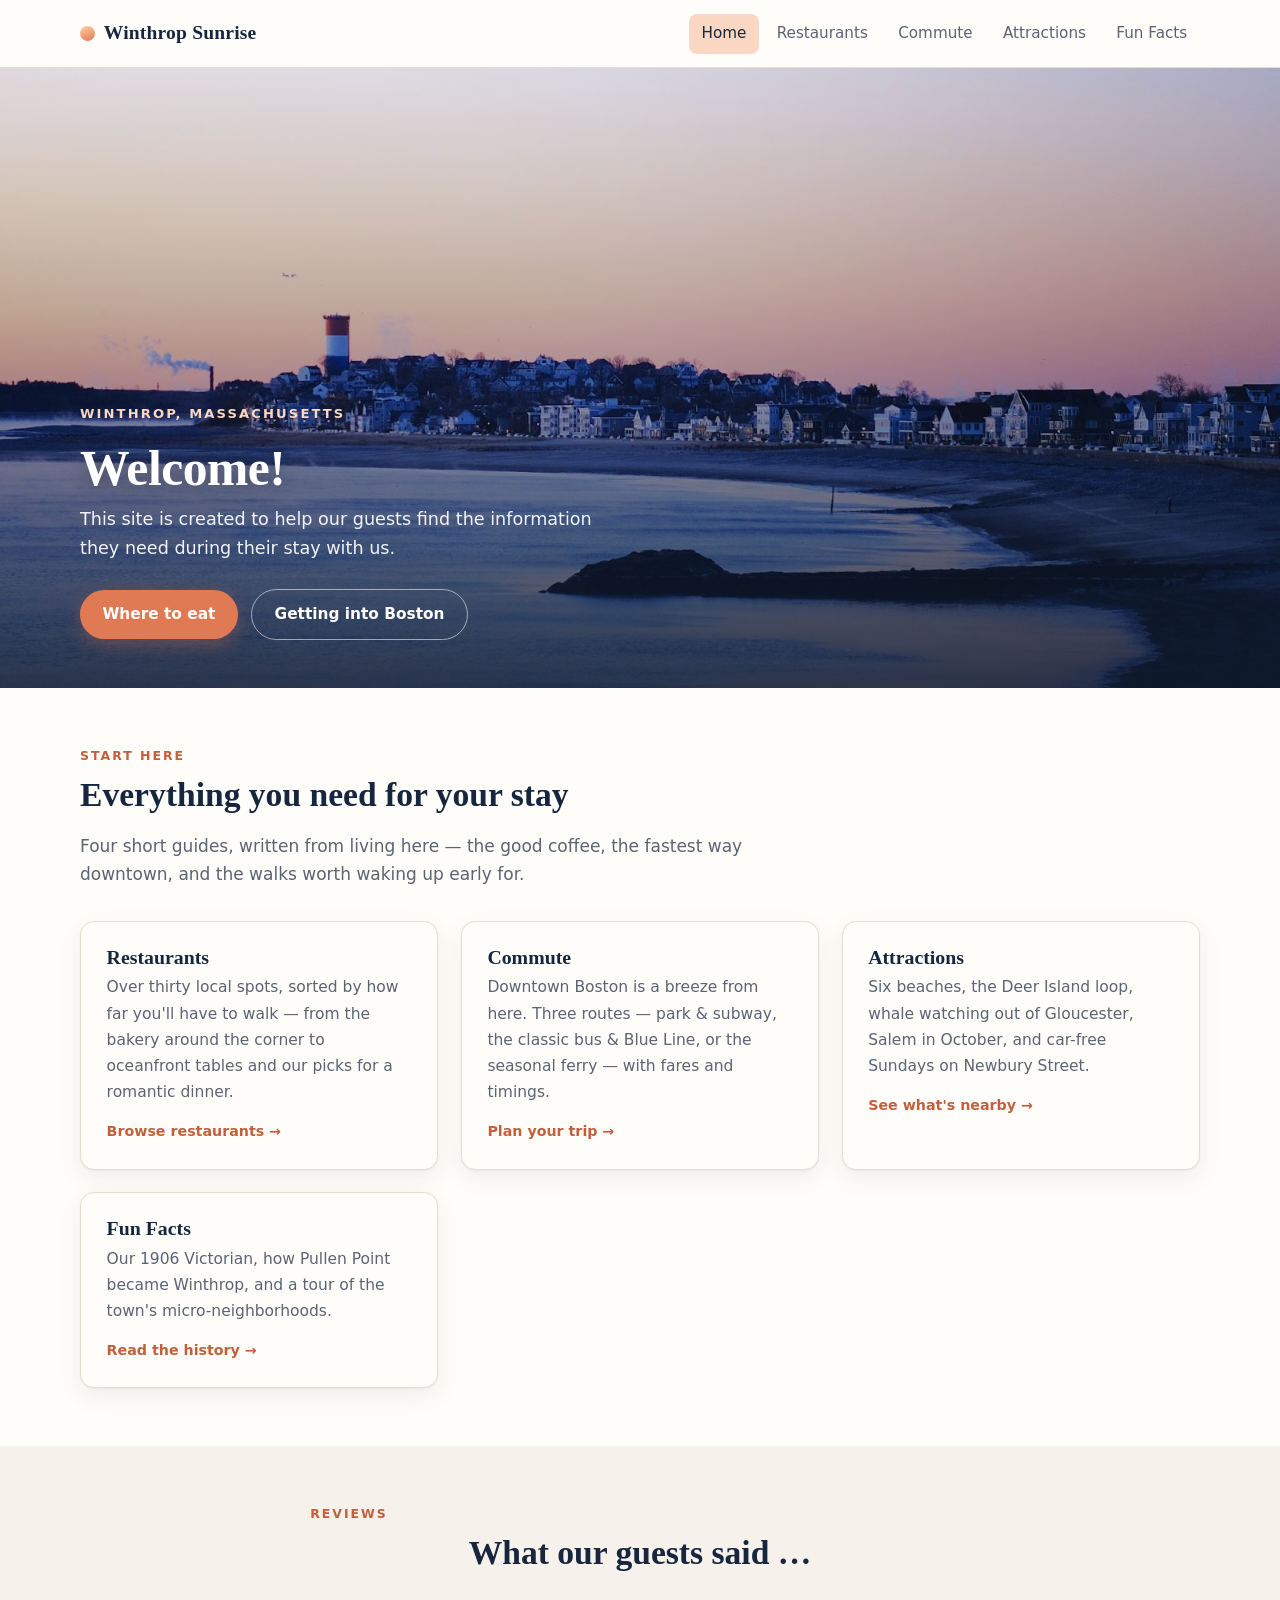
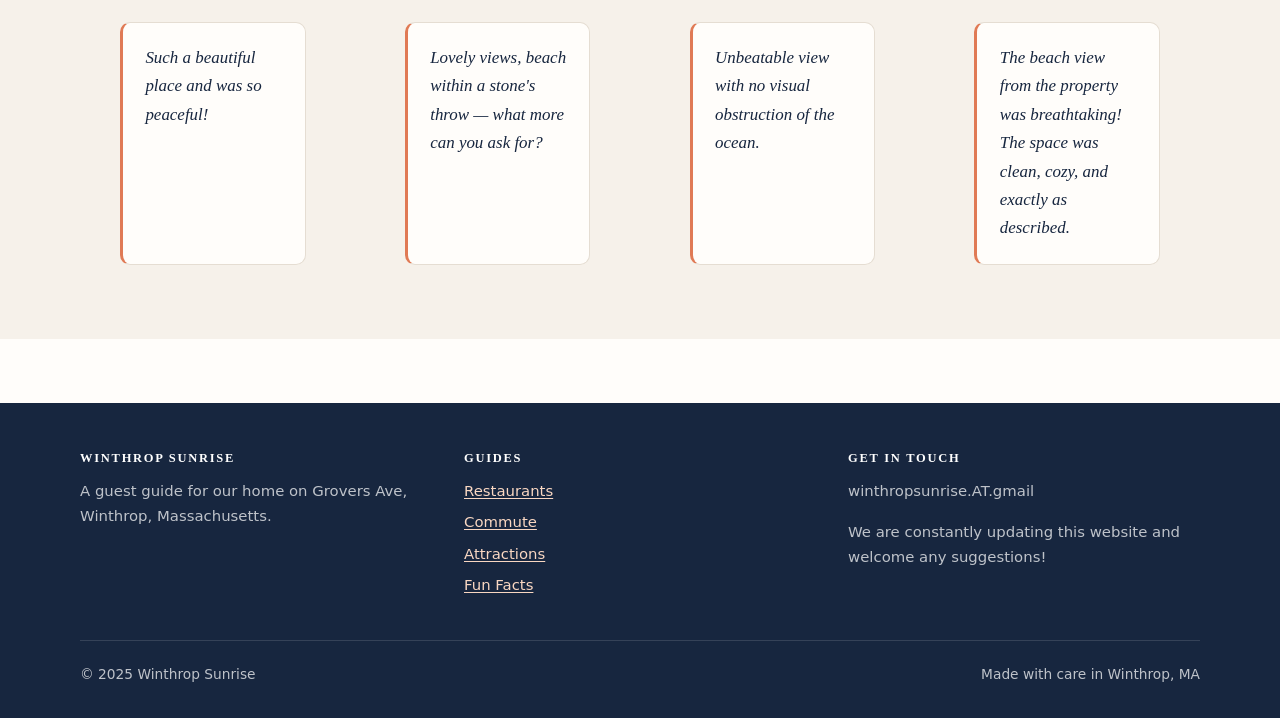
==== index.html @ 58ff9b21 "Recreate Winthrop Sunrise guest site as static files Ports all five pages from the Google Sites vers" ====
<!DOCTYPE html>
<html lang="en">
<head>
<meta charset="utf-8">
<meta name="viewport" content="width=device-width, initial-scale=1">
<title>Winthrop Sunrise &mdash; Guest Guide</title>
<meta name="description" content="A guest guide for our Winthrop, Massachusetts stay: where to eat, how to get into Boston, what to see, and a little local history.">
<link rel="stylesheet" href="assets/css/style.css">
</head>
<body>

<a class="skip" href="#main">Skip to content</a>

<header class="site-header">
  <div class="wrap nav">
    <a class="brand" href="index.html"><span class="sun" aria-hidden="true"></span> Winthrop Sunrise</a>
    <button class="nav-toggle" aria-expanded="false" aria-controls="nav-links">Menu</button>
    <ul class="nav-links" id="nav-links">
      <li><a href="index.html" aria-current="page">Home</a></li>
      <li><a href="restaurants.html">Restaurants</a></li>
      <li><a href="commute.html">Commute</a></li>
      <li><a href="attractions.html">Attractions</a></li>
      <li><a href="funfacts.html">Fun Facts</a></li>
    </ul>
  </div>
</header>

<main id="main">

  <section class="hero">
    <img src="images/hero-winthrop-sunrise.jpg" alt="Sunrise over Winthrop Beach, with the town's houses lining the shore beneath a peach-colored sky">
    <div class="hero-inner wrap">
      <p class="kicker">Winthrop, Massachusetts</p>
      <h1>Welcome!</h1>
      <p class="lede">This site is created to help our guests find the information they need during their stay with us.</p>
      <a class="btn" href="restaurants.html">Where to eat</a>
      <a class="btn btn-ghost" href="commute.html">Getting into Boston</a>
    </div>
  </section>

  <section class="section">
    <div class="wrap">
      <div class="section-head">
        <p class="kicker">Start here</p>
        <h2>Everything you need for your stay</h2>
        <p>Four short guides, written from living here &mdash; the good coffee, the fastest way downtown, and the walks worth waking up early for.</p>
      </div>

      <div class="grid grid-2">
        <article class="card">
          <h3>Restaurants</h3>
          <p>Over thirty local spots, sorted by how far you'll have to walk &mdash; from the bakery around the corner to oceanfront tables and our picks for a romantic dinner.</p>
          <a class="link" href="restaurants.html">Browse restaurants</a>
        </article>

        <article class="card">
          <h3>Commute</h3>
          <p>Downtown Boston is a breeze from here. Three routes &mdash; park &amp; subway, the classic bus &amp; Blue Line, or the seasonal ferry &mdash; with fares and timings.</p>
          <a class="link" href="commute.html">Plan your trip</a>
        </article>

        <article class="card">
          <h3>Attractions</h3>
          <p>Six beaches, the Deer Island loop, whale watching out of Gloucester, Salem in October, and car-free Sundays on Newbury Street.</p>
          <a class="link" href="attractions.html">See what's nearby</a>
        </article>

        <article class="card">
          <h3>Fun Facts</h3>
          <p>Our 1906 Victorian, how Pullen Point became Winthrop, and a tour of the town's micro-neighborhoods.</p>
          <a class="link" href="funfacts.html">Read the history</a>
        </article>
      </div>
    </div>
  </section>

  <section class="section section-alt">
    <div class="wrap">
      <div class="section-head center">
        <p class="kicker">Reviews</p>
        <h2>What our guests said &hellip;</h2>
      </div>
      <div class="quotes">
        <blockquote class="quote">Such a beautiful place and was so peaceful!</blockquote>
        <blockquote class="quote">Lovely views, beach within a stone's throw &mdash; what more can you ask for?</blockquote>
        <blockquote class="quote">Unbeatable view with no visual obstruction of the ocean.</blockquote>
        <blockquote class="quote">The beach view from the property was breathtaking! The space was clean, cozy, and exactly as described.</blockquote>
      </div>
    </div>
  </section>

</main>

<footer class="site-footer">
  <div class="wrap">
    <div class="footer-grid">
      <div>
        <h4>Winthrop Sunrise</h4>
        <p class="mb-0">A guest guide for our home on Grovers Ave, Winthrop, Massachusetts.</p>
      </div>
      <div>
        <h4>Guides</h4>
        <ul>
          <li><a href="restaurants.html">Restaurants</a></li>
          <li><a href="commute.html">Commute</a></li>
          <li><a href="attractions.html">Attractions</a></li>
          <li><a href="funfacts.html">Fun Facts</a></li>
        </ul>
      </div>
      <div>
        <h4>Get in touch</h4>
        <p>winthropsunrise.AT.gmail</p>
        <p class="mb-0">We are constantly updating this website and welcome any suggestions!</p>
      </div>
    </div>
    <div class="footer-bottom">
      <span>&copy; 2025 Winthrop Sunrise</span>
      <span>Made with care in Winthrop, MA</span>
    </div>
  </div>
</footer>

<script src="assets/js/nav.js"></script>
</body>
</html>
---- assets/css/style.css ----
/* ==========================================================================
   Winthrop Sunrise — guest guide
   Palette drawn from the hero photo: sunrise peach over deep harbour blue.
   ========================================================================== */

:root {
  --navy:        #17263f;
  --navy-soft:   #24395c;
  --ocean:       #3a5c8c;
  --coral:       #e07a55;
  --coral-dark:  #c25f3c;
  --peach:       #f9d7c2;
  --sand:        #f6f1ea;
  --paper:       #fffdfa;
  --ink:         #24292f;
  --ink-soft:    #5a6472;
  --line:        #e5ddd2;

  --serif: ui-serif, Georgia, "Iowan Old Style", "Times New Roman", serif;
  --sans:  system-ui, -apple-system, "Segoe UI", Roboto, "Helvetica Neue", Arial, sans-serif;

  --wrap: 1120px;
  --radius: 14px;
  --shadow: 0 1px 2px rgba(23, 38, 63, .05), 0 8px 24px rgba(23, 38, 63, .07);
  --shadow-lift: 0 2px 6px rgba(23, 38, 63, .08), 0 16px 40px rgba(23, 38, 63, .13);
}

*, *::before, *::after { box-sizing: border-box; }

html { scroll-behavior: smooth; }

body {
  margin: 0;
  font-family: var(--sans);
  font-size: 17px;
  line-height: 1.68;
  color: var(--ink);
  background: var(--paper);
  -webkit-font-smoothing: antialiased;
}

img { max-width: 100%; height: auto; display: block; }

a { color: var(--coral-dark); text-decoration-thickness: 1px; text-underline-offset: 2px; }
a:hover { color: var(--coral); }

h1, h2, h3, h4 {
  font-family: var(--serif);
  color: var(--navy);
  line-height: 1.2;
  margin: 0 0 .5em;
  font-weight: 600;
}

h1 { font-size: clamp(2rem, 5vw, 3.1rem); letter-spacing: -.01em; }
h2 { font-size: clamp(1.5rem, 3.2vw, 2.1rem); }
h3 { font-size: 1.24rem; }

p { margin: 0 0 1.1em; }

.wrap { width: min(100% - 2.5rem, var(--wrap)); margin-inline: auto; }
.narrow { width: min(100% - 2.5rem, 760px); margin-inline: auto; }

/* ---------- Skip link ---------- */
.skip {
  position: absolute; left: -9999px; top: 0;
  background: var(--navy); color: #fff; padding: .7rem 1.1rem;
  z-index: 200; border-radius: 0 0 8px 0;
}
.skip:focus { left: 0; color: #fff; }

/* ---------- Header / nav ---------- */
.site-header {
  position: sticky; top: 0; z-index: 100;
  background: rgba(255, 253, 250, .92);
  backdrop-filter: saturate(160%) blur(12px);
  border-bottom: 1px solid var(--line);
}

.nav {
  display: flex; align-items: center; justify-content: space-between;
  gap: 1rem; padding: .85rem 0;
}

.brand {
  font-family: var(--serif);
  font-size: 1.22rem; font-weight: 600; color: var(--navy);
  text-decoration: none; letter-spacing: .01em;
  display: inline-flex; align-items: center; gap: .55rem;
}
.brand:hover { color: var(--navy); }
.brand .sun {
  width: 15px; height: 15px; border-radius: 50%; flex: none;
  background: linear-gradient(160deg, #ffcf9e, var(--coral));
}

.nav-toggle {
  display: none;
  background: none; border: 1px solid var(--line); border-radius: 9px;
  padding: .48rem .7rem; cursor: pointer; color: var(--navy);
  font: inherit; font-size: .92rem;
}

.nav-links { display: flex; gap: .3rem; align-items: center; list-style: none; margin: 0; padding: 0; }

.nav-links a {
  display: block; padding: .45rem .8rem; border-radius: 8px;
  color: var(--ink-soft); text-decoration: none; font-size: .95rem; font-weight: 500;
  transition: background .15s, color .15s;
}
.nav-links a:hover { background: var(--sand); color: var(--navy); }
.nav-links a[aria-current="page"] { color: var(--navy); background: var(--peach); }

@media (max-width: 820px) {
  .nav-toggle { display: block; }
  .nav-links {
    display: none; position: absolute; left: 0; right: 0; top: 100%;
    flex-direction: column; align-items: stretch; gap: 0;
    background: var(--paper); border-bottom: 1px solid var(--line);
    padding: .5rem 1.25rem 1rem; box-shadow: var(--shadow);
  }
  .nav-links.open { display: flex; }
  .nav-links a { padding: .75rem .6rem; font-size: 1rem; }
}

/* ---------- Hero ---------- */
.hero {
  position: relative;
  min-height: min(74vh, 620px);
  display: grid; align-items: end;
  background: var(--navy);
  overflow: hidden;
}
.hero img {
  position: absolute; inset: 0;
  width: 100%; height: 100%; object-fit: cover;
}
.hero::after {
  content: ""; position: absolute; inset: 0;
  background: linear-gradient(to top, rgba(15, 26, 45, .82) 0%, rgba(15, 26, 45, .34) 45%, rgba(15, 26, 45, .08) 100%);
}
.hero-inner { position: relative; z-index: 2; padding: 3.5rem 0 3rem; }
.hero h1 { color: #fff; margin-bottom: .35rem; text-shadow: 0 2px 18px rgba(0, 0, 0, .3); }
.hero .kicker {
  color: var(--peach); font-size: .82rem; font-weight: 600;
  letter-spacing: .16em; text-transform: uppercase; margin-bottom: .9rem;
}
.hero .lede {
  color: rgba(255, 255, 255, .93); font-size: 1.1rem;
  max-width: 46ch; margin-bottom: 1.6rem;
}

/* ---------- Page banner (interior pages) ---------- */
.page-head {
  background: linear-gradient(165deg, var(--navy) 0%, var(--navy-soft) 60%, var(--ocean) 100%);
  color: #fff; padding: 3.2rem 0 2.9rem;
}
.page-head h1 { color: #fff; margin-bottom: .3rem; }
.page-head .kicker {
  color: var(--peach); font-size: .8rem; font-weight: 600;
  letter-spacing: .16em; text-transform: uppercase; margin-bottom: .8rem;
}
.page-head p { color: rgba(255, 255, 255, .9); max-width: 62ch; margin: 0; }

/* ---------- Buttons ---------- */
.btn {
  display: inline-block; padding: .72rem 1.4rem;
  background: var(--coral); color: #fff; font-weight: 600; font-size: .96rem;
  border-radius: 999px; text-decoration: none;
  box-shadow: 0 6px 18px rgba(224, 122, 85, .32);
  transition: transform .15s, box-shadow .15s, background .15s;
}
.btn:hover {
  background: var(--coral-dark); color: #fff;
  transform: translateY(-1px); box-shadow: 0 10px 26px rgba(224, 122, 85, .4);
}
.btn-ghost {
  background: transparent; color: #fff; box-shadow: none;
  border: 1px solid rgba(255, 255, 255, .55); margin-left: .5rem;
}
.btn-ghost:hover { background: rgba(255, 255, 255, .14); color: #fff; box-shadow: none; }

@media (max-width: 520px) {
  .btn-ghost { margin-left: 0; margin-top: .6rem; }
  .hero .btn { display: block; text-align: center; }
}

/* ---------- Sections ---------- */
.section { padding: 3.6rem 0; }
.section-alt { background: var(--sand); }

.section-head { margin-bottom: 2rem; }
.section-head .kicker {
  color: var(--coral-dark); font-size: .78rem; font-weight: 700;
  letter-spacing: .16em; text-transform: uppercase; margin-bottom: .5rem;
}
.section-head p { color: var(--ink-soft); max-width: 62ch; margin: 0; }

/* ---------- Cards ---------- */
.grid { display: grid; gap: 1.4rem; }
.grid-2 { grid-template-columns: repeat(auto-fit, minmax(320px, 1fr)); }
.grid-3 { grid-template-columns: repeat(auto-fit, minmax(270px, 1fr)); }

.card {
  background: var(--paper); border: 1px solid var(--line);
  border-radius: var(--radius); padding: 1.5rem 1.6rem;
  box-shadow: var(--shadow);
  transition: transform .18s, box-shadow .18s;
}
.card:hover { transform: translateY(-3px); box-shadow: var(--shadow-lift); }
.card h3 { margin-bottom: .3rem; }
.card p { margin-bottom: .7rem; color: var(--ink-soft); font-size: .97rem; }
.card p:last-child { margin-bottom: 0; }

.card .addr {
  font-size: .87rem; color: var(--ocean); font-weight: 500;
  margin-bottom: .6rem; display: block;
}
.card .link {
  font-size: .89rem; font-weight: 600; text-decoration: none;
  display: inline-flex; align-items: center; gap: .3rem;
}
.card .link::after { content: "→"; transition: transform .15s; }
.card .link:hover::after { transform: translateX(3px); }

.card-feature { padding: 0; overflow: hidden; }
.card-feature img { width: 100%; aspect-ratio: 16 / 10; object-fit: cover; }
.card-feature .body { padding: 1.4rem 1.6rem 1.6rem; }

/* Tag on a card */
.tag {
  display: inline-block; font-size: .68rem; font-weight: 700;
  letter-spacing: .1em; text-transform: uppercase;
  background: var(--peach); color: var(--coral-dark);
  padding: .22rem .6rem; border-radius: 999px; margin-bottom: .6rem;
}
.tag-view { background: #d9e6f2; color: var(--ocean); }

/* ---------- Quotes ---------- */
.quotes { display: grid; gap: 1.2rem; grid-template-columns: repeat(auto-fit, minmax(240px, 1fr)); }
.quote {
  background: var(--paper); border: 1px solid var(--line);
  border-left: 3px solid var(--coral);
  border-radius: 10px; padding: 1.3rem 1.4rem;
  font-family: var(--serif); font-size: 1.06rem; font-style: italic;
  color: var(--navy);
}

/* ---------- Steps (commute) ---------- */
.steps { list-style: none; margin: 0; padding: 0; counter-reset: step; }
.steps li {
  position: relative; padding: 0 0 1.15rem 2.9rem;
  counter-increment: step;
}
.steps li::before {
  content: counter(step);
  position: absolute; left: 0; top: -.1rem;
  width: 1.95rem; height: 1.95rem; border-radius: 50%;
  background: var(--peach); color: var(--coral-dark);
  font-size: .87rem; font-weight: 700;
  display: grid; place-items: center;
}
.steps li:not(:last-child)::after {
  content: ""; position: absolute; left: .95rem; top: 2.1rem; bottom: .25rem;
  width: 1px; background: var(--line);
}
.steps strong { color: var(--navy); }

/* ---------- Figures ---------- */
figure { margin: 1.8rem 0; }
figure img { border-radius: var(--radius); box-shadow: var(--shadow); width: 100%; }
figcaption {
  font-size: .87rem; color: var(--ink-soft);
  margin-top: .6rem; font-style: italic;
}

.gallery { display: grid; gap: 1rem; grid-template-columns: repeat(auto-fit, minmax(210px, 1fr)); }
.gallery img { border-radius: 10px; box-shadow: var(--shadow); aspect-ratio: 4 / 3; object-fit: cover; width: 100%; }

/* ---------- Prose blocks ---------- */
.prose h2 { margin-top: 2.4rem; }
.prose h3 { margin-top: 1.8rem; color: var(--ocean); }
.prose ul { padding-left: 1.2rem; }
.prose li { margin-bottom: .45rem; }

.callout {
  background: var(--sand); border: 1px solid var(--line);
  border-left: 3px solid var(--ocean);
  border-radius: 10px; padding: 1.1rem 1.3rem; margin: 1.6rem 0;
  font-size: .97rem;
}
.callout p:last-child { margin-bottom: 0; }
.callout strong { color: var(--navy); }

/* ---------- Footer ---------- */
.site-footer {
  background: var(--navy); color: rgba(255, 255, 255, .72);
  padding: 3rem 0 2rem; margin-top: 4rem; font-size: .93rem;
}
.site-footer a { color: var(--peach); }
.site-footer a:hover { color: #fff; }
.footer-grid {
  display: grid; gap: 2rem;
  grid-template-columns: repeat(auto-fit, minmax(220px, 1fr));
  margin-bottom: 2.2rem;
}
.site-footer h4 {
  color: #fff; font-size: .78rem; font-weight: 700;
  letter-spacing: .14em; text-transform: uppercase; margin-bottom: .8rem;
}
.site-footer ul { list-style: none; margin: 0; padding: 0; }
.site-footer li { margin-bottom: .4rem; }
.footer-bottom {
  border-top: 1px solid rgba(255, 255, 255, .13);
  padding-top: 1.4rem; font-size: .86rem;
  display: flex; flex-wrap: wrap; gap: .6rem 1.4rem; justify-content: space-between;
}

/* ---------- Utilities ---------- */
.center { text-align: center; }
.mt-0 { margin-top: 0; }
.mb-0 { margin-bottom: 0; }

@media (prefers-reduced-motion: reduce) {
  html { scroll-behavior: auto; }
  *, *::before, *::after { animation-duration: .01ms !important; transition-duration: .01ms !important; }
}
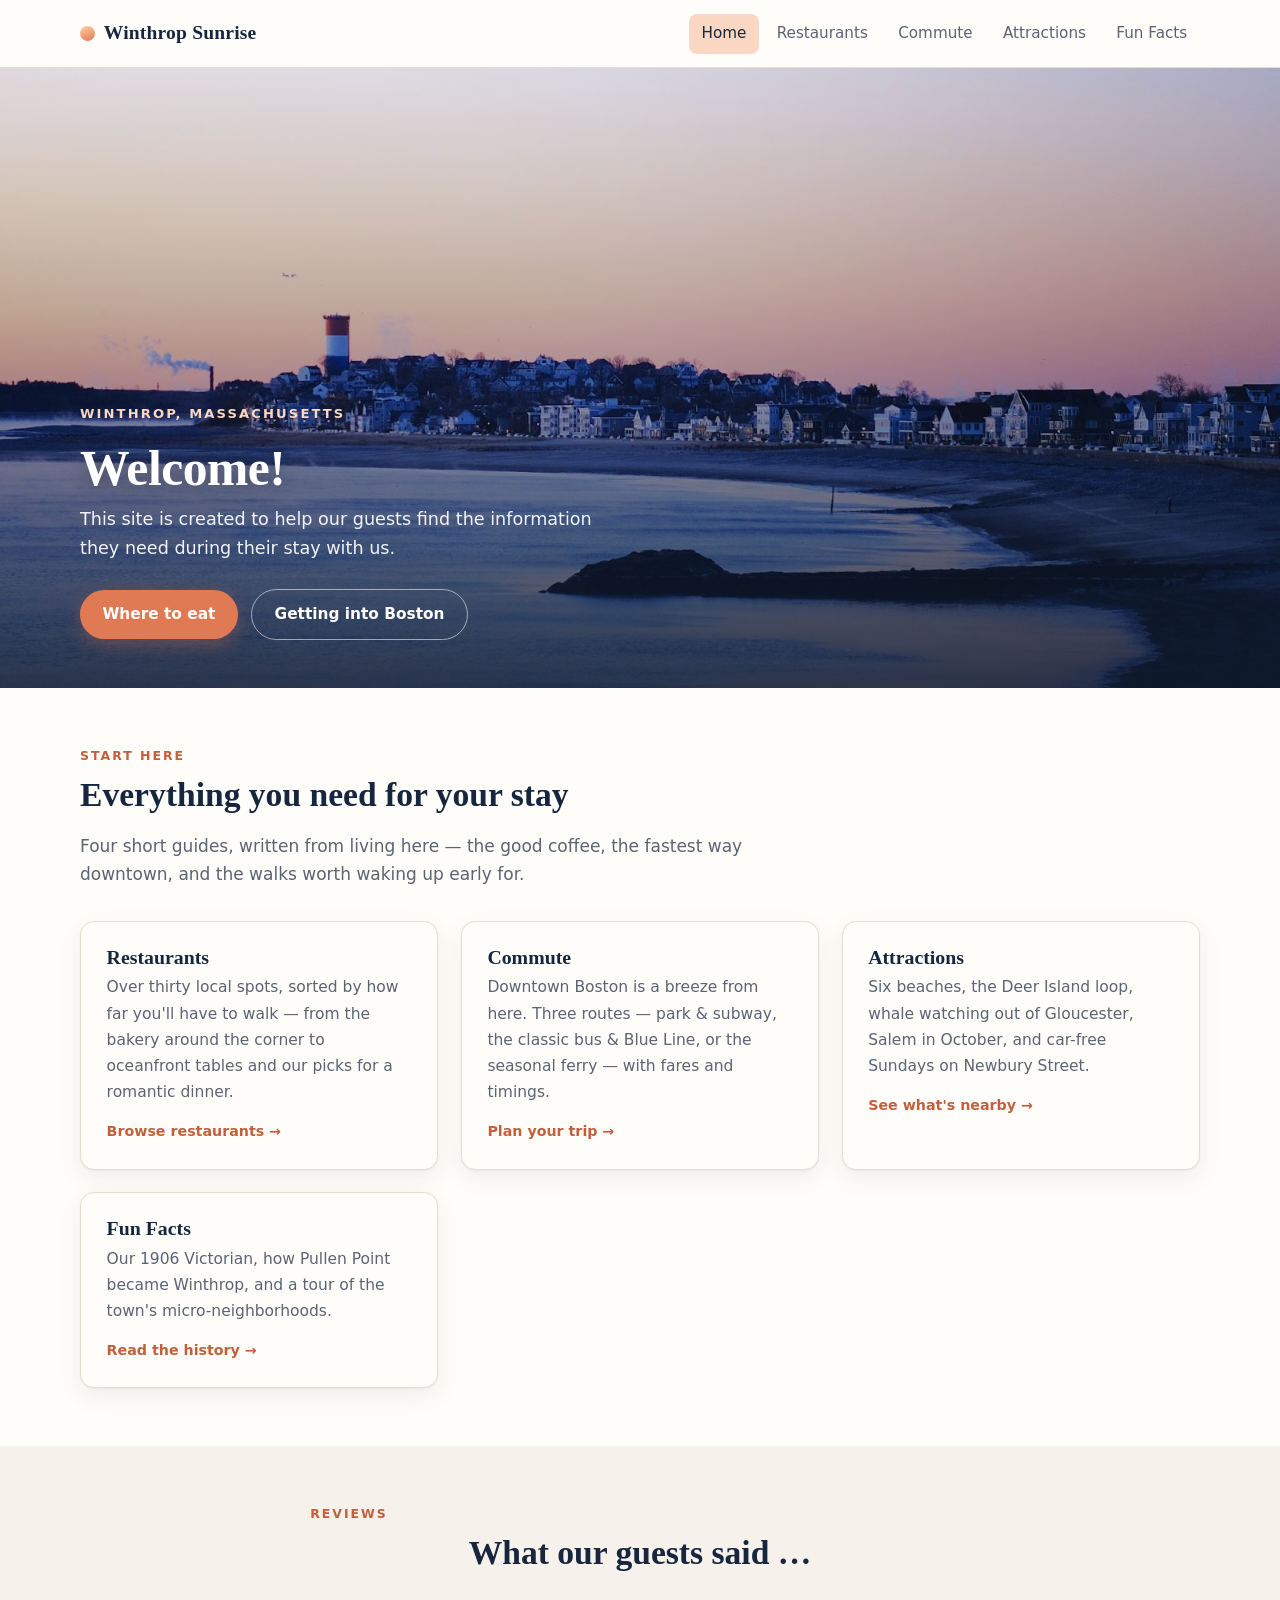
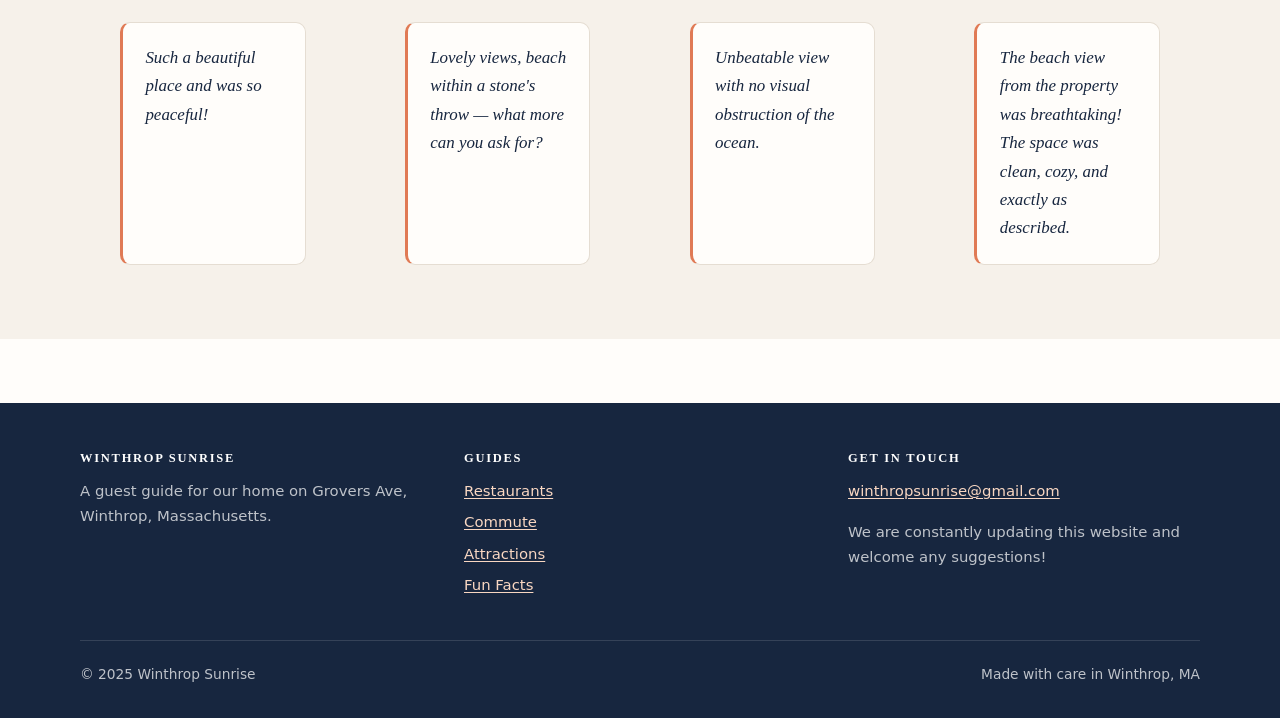
==== commit c5f47a3f: "Update Open Newbury dates to 2026 and make contact a mailto link Replaces the 2025 Open Newbury Stre" ====
--- a/index.html
+++ b/index.html
@@ -109,7 +109,7 @@
       </div>
       <div>
         <h4>Get in touch</h4>
-        <p>winthropsunrise.AT.gmail</p>
+        <p><a href="mailto:winthropsunrise@gmail.com">winthropsunrise@gmail.com</a></p>
         <p class="mb-0">We are constantly updating this website and welcome any suggestions!</p>
       </div>
     </div>
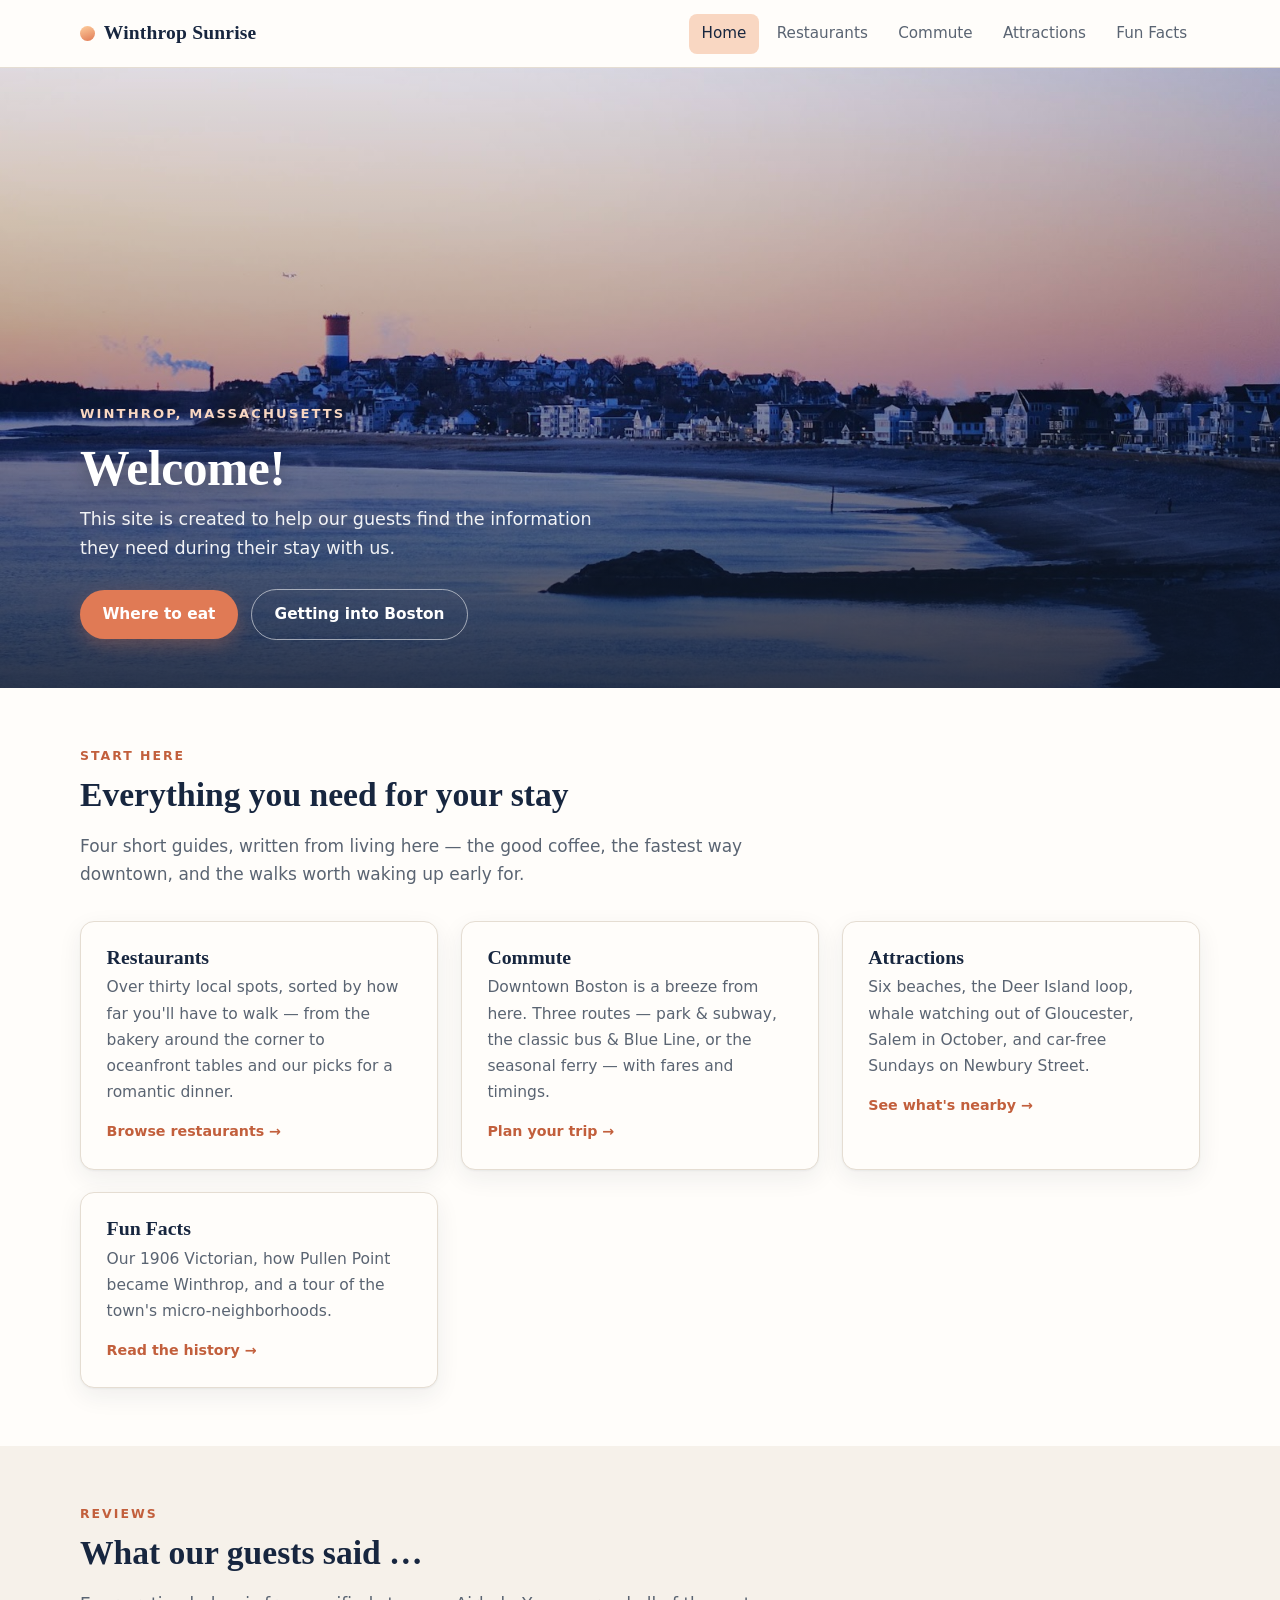
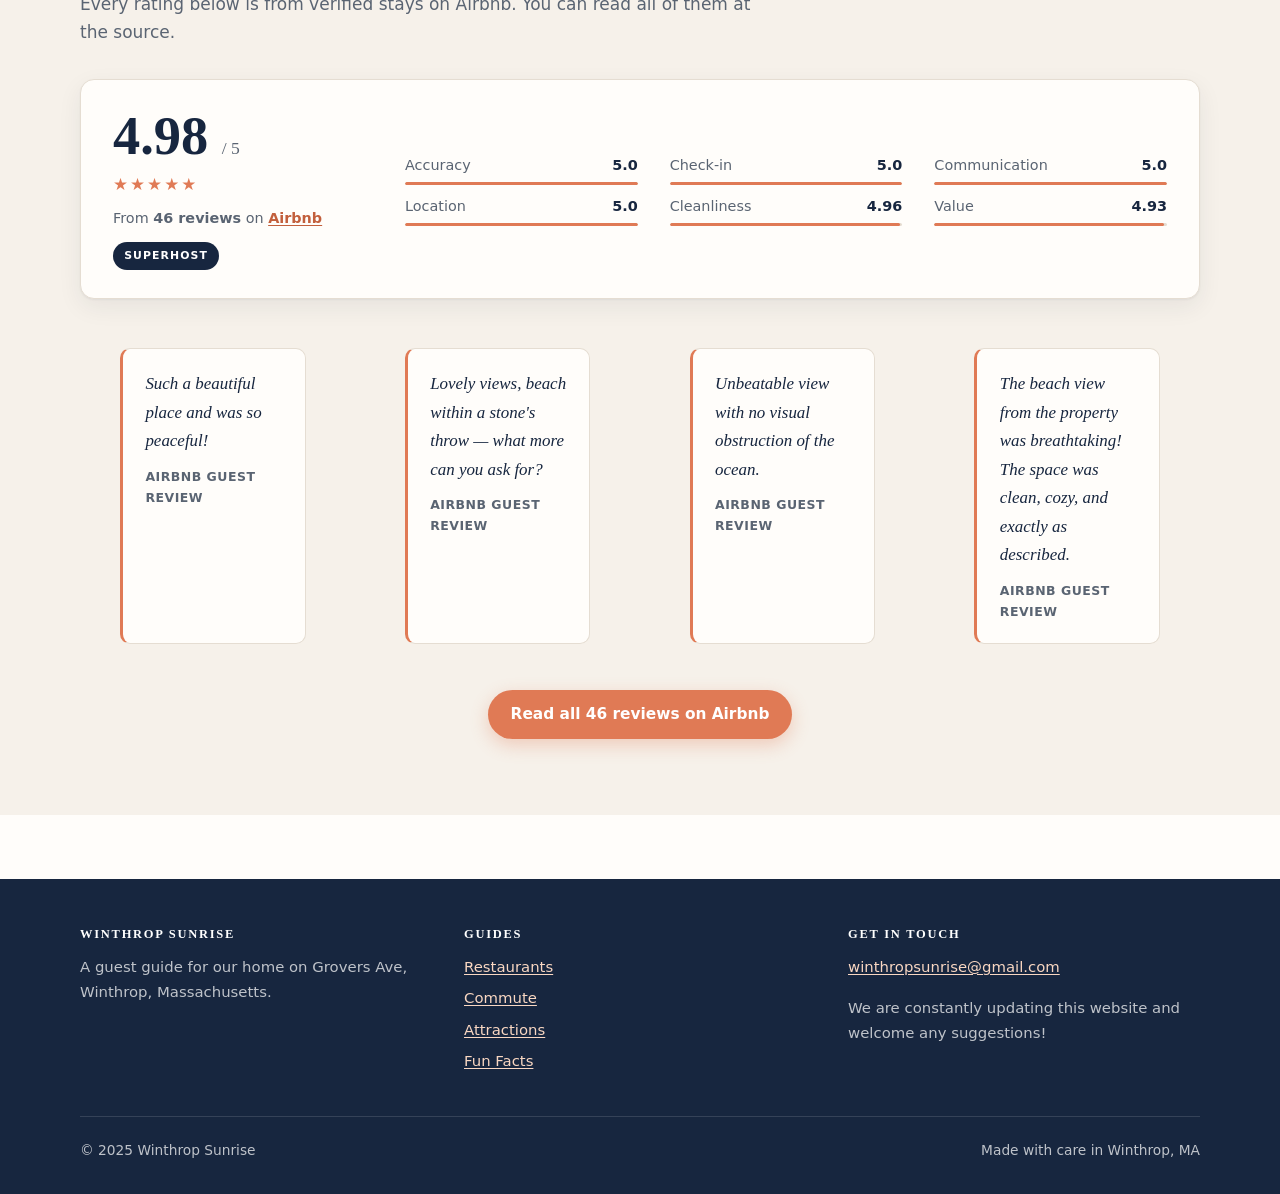
==== commit 7e79b56a: "Cite guest reviews with verified Airbnb rating data Replaces four floating unattributed pull-quotes " ====
--- a/index.html
+++ b/index.html
@@ -76,16 +76,65 @@
 
   <section class="section section-alt">
     <div class="wrap">
-      <div class="section-head center">
+      <div class="section-head">
         <p class="kicker">Reviews</p>
         <h2>What our guests said &hellip;</h2>
+        <p>Every rating below is from verified stays on Airbnb. You can read all of them at the source.</p>
       </div>
+
+      <div class="rating-panel">
+        <div>
+          <div class="rating-score">4.98 <span class="out-of">/ 5</span></div>
+          <div class="stars" aria-hidden="true">&#9733;&#9733;&#9733;&#9733;&#9733;</div>
+          <p class="rating-meta mb-0">
+            From <strong>46 reviews</strong> on
+            <a href="https://www.airbnb.com/rooms/1421319365302091546" target="_blank" rel="noopener">Airbnb</a>
+          </p>
+          <span class="superhost">Superhost</span>
+        </div>
+
+        <div class="rating-cats">
+          <div class="rating-cat">
+            <span class="label">Accuracy</span><span class="val">5.0</span>
+            <span class="bar"><span style="width:100%"></span></span>
+          </div>
+          <div class="rating-cat">
+            <span class="label">Check-in</span><span class="val">5.0</span>
+            <span class="bar"><span style="width:100%"></span></span>
+          </div>
+          <div class="rating-cat">
+            <span class="label">Communication</span><span class="val">5.0</span>
+            <span class="bar"><span style="width:100%"></span></span>
+          </div>
+          <div class="rating-cat">
+            <span class="label">Location</span><span class="val">5.0</span>
+            <span class="bar"><span style="width:100%"></span></span>
+          </div>
+          <div class="rating-cat">
+            <span class="label">Cleanliness</span><span class="val">4.96</span>
+            <span class="bar"><span style="width:99.2%"></span></span>
+          </div>
+          <div class="rating-cat">
+            <span class="label">Value</span><span class="val">4.93</span>
+            <span class="bar"><span style="width:98.6%"></span></span>
+          </div>
+        </div>
+      </div>
+
       <div class="quotes">
-        <blockquote class="quote">Such a beautiful place and was so peaceful!</blockquote>
-        <blockquote class="quote">Lovely views, beach within a stone's throw &mdash; what more can you ask for?</blockquote>
-        <blockquote class="quote">Unbeatable view with no visual obstruction of the ocean.</blockquote>
-        <blockquote class="quote">The beach view from the property was breathtaking! The space was clean, cozy, and exactly as described.</blockquote>
+        <blockquote class="quote">Such a beautiful place and was so peaceful!
+          <cite>Airbnb guest review</cite></blockquote>
+        <blockquote class="quote">Lovely views, beach within a stone's throw &mdash; what more can you ask for?
+          <cite>Airbnb guest review</cite></blockquote>
+        <blockquote class="quote">Unbeatable view with no visual obstruction of the ocean.
+          <cite>Airbnb guest review</cite></blockquote>
+        <blockquote class="quote">The beach view from the property was breathtaking! The space was clean, cozy, and exactly as described.
+          <cite>Airbnb guest review</cite></blockquote>
       </div>
+
+      <p class="center" style="margin-top:1.8rem;">
+        <a class="btn" href="https://www.airbnb.com/rooms/1421319365302091546" target="_blank" rel="noopener">Read all 46 reviews on Airbnb</a>
+      </p>
     </div>
   </section>
 
--- a/assets/css/style.css
+++ b/assets/css/style.css
@@ -292,6 +292,52 @@
 .callout p:last-child { margin-bottom: 0; }
 .callout strong { color: var(--navy); }
 
+/* ---------- Rating panel ---------- */
+.rating-panel {
+  display: grid; gap: 2rem;
+  grid-template-columns: minmax(190px, 260px) 1fr;
+  align-items: center;
+  background: var(--paper); border: 1px solid var(--line);
+  border-radius: var(--radius); padding: 1.8rem 2rem;
+  box-shadow: var(--shadow); margin-bottom: 2rem;
+}
+@media (max-width: 700px) {
+  .rating-panel { grid-template-columns: 1fr; gap: 1.4rem; padding: 1.5rem 1.4rem; }
+}
+
+.rating-score {
+  font-family: var(--serif); font-size: 3.4rem; line-height: 1;
+  color: var(--navy); font-weight: 600;
+}
+.rating-score .out-of { font-size: 1.1rem; color: var(--ink-soft); font-weight: 400; }
+.stars { color: var(--coral); letter-spacing: .12em; font-size: 1.05rem; margin: .45rem 0 .5rem; }
+.rating-meta { font-size: .9rem; color: var(--ink-soft); }
+.rating-meta a { font-weight: 600; }
+
+.superhost {
+  display: inline-block; margin-top: .7rem;
+  font-size: .68rem; font-weight: 700; letter-spacing: .1em; text-transform: uppercase;
+  background: var(--navy); color: #fff; padding: .3rem .7rem; border-radius: 999px;
+}
+
+.rating-cats { display: grid; gap: .55rem 2rem; grid-template-columns: repeat(auto-fit, minmax(230px, 1fr)); }
+.rating-cat { display: grid; grid-template-columns: 1fr auto; gap: .3rem .8rem; align-items: center; font-size: .9rem; }
+.rating-cat .label { color: var(--ink-soft); }
+.rating-cat .val { color: var(--navy); font-weight: 600; font-variant-numeric: tabular-nums; }
+.rating-cat .bar {
+  grid-column: 1 / -1; height: 3px; border-radius: 2px;
+  background: var(--line); overflow: hidden;
+}
+.rating-cat .bar span { display: block; height: 100%; background: var(--coral); border-radius: 2px; }
+
+/* Attribution under a pull-quote */
+.quote cite {
+  display: block; margin-top: .7rem;
+  font-family: var(--sans); font-style: normal;
+  font-size: .78rem; font-weight: 600; letter-spacing: .04em;
+  color: var(--ink-soft); text-transform: uppercase;
+}
+
 /* ---------- Footer ---------- */
 .site-footer {
   background: var(--navy); color: rgba(255, 255, 255, .72);
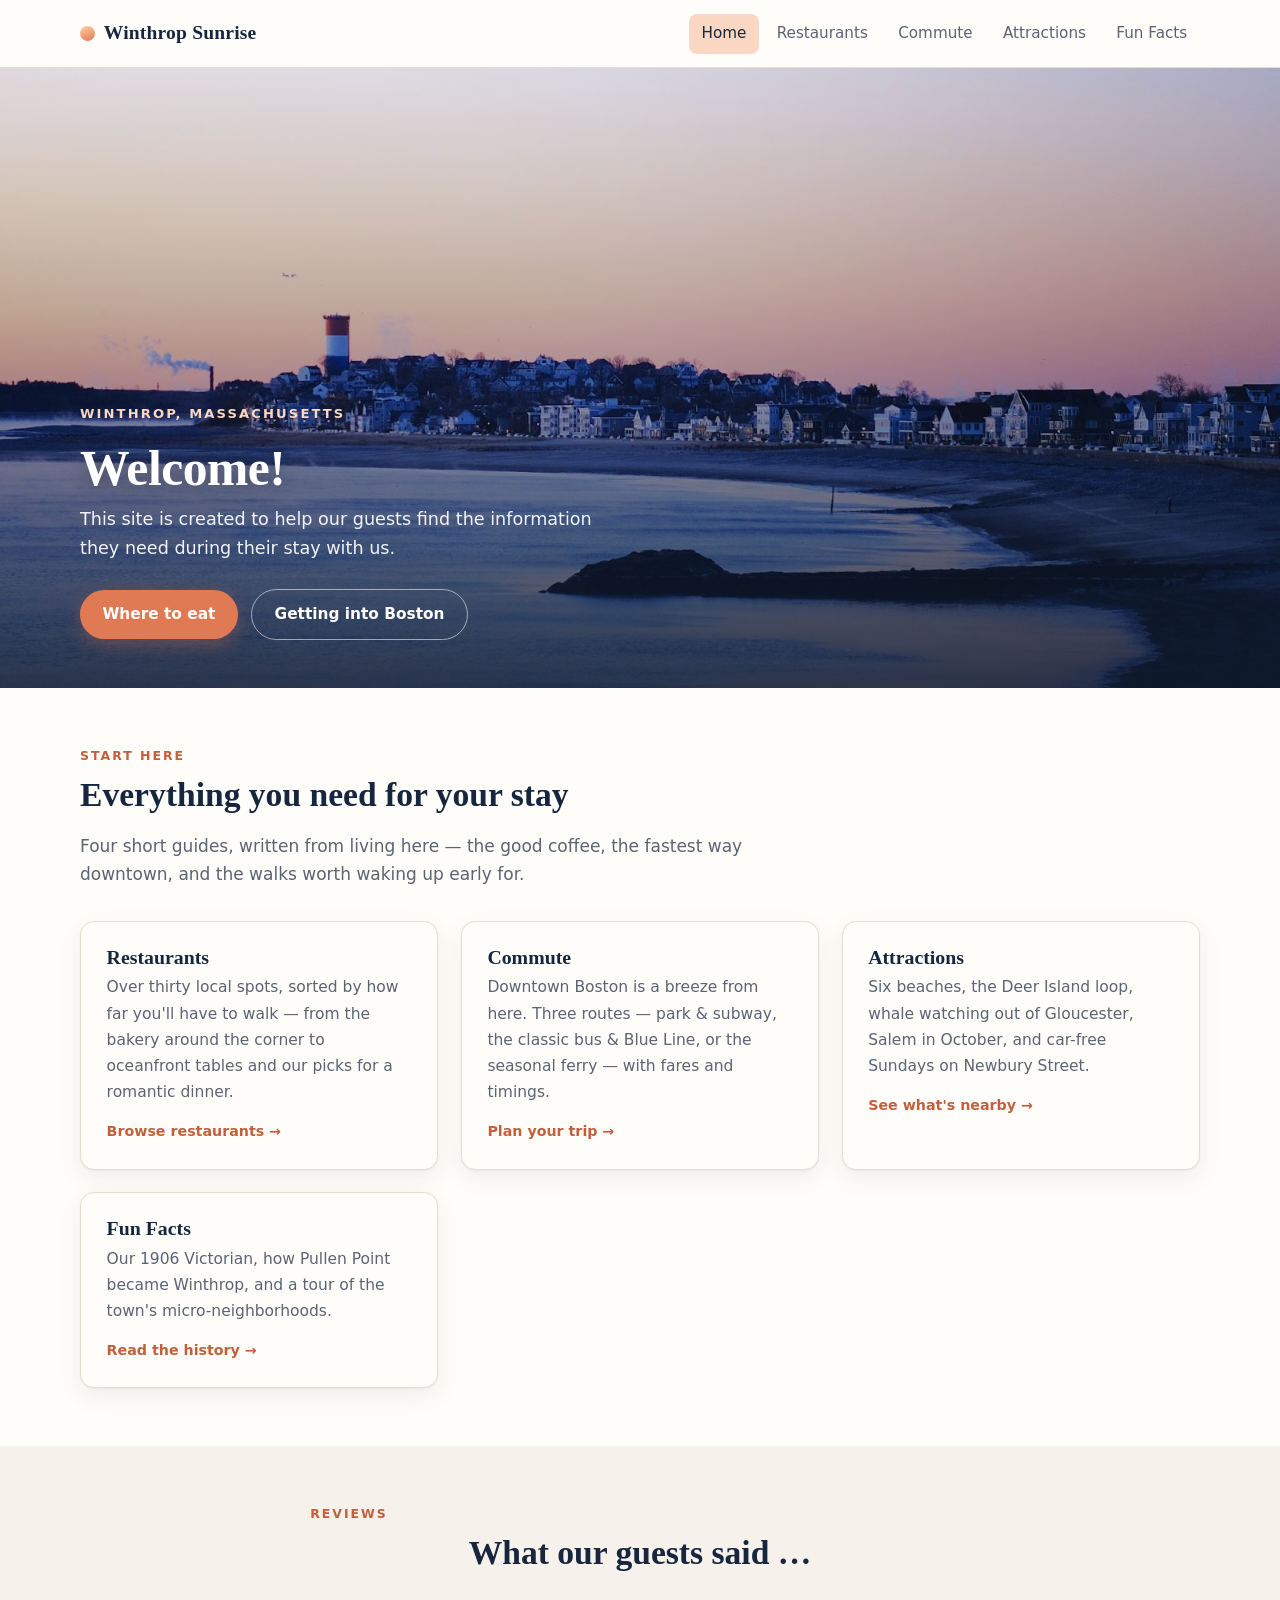
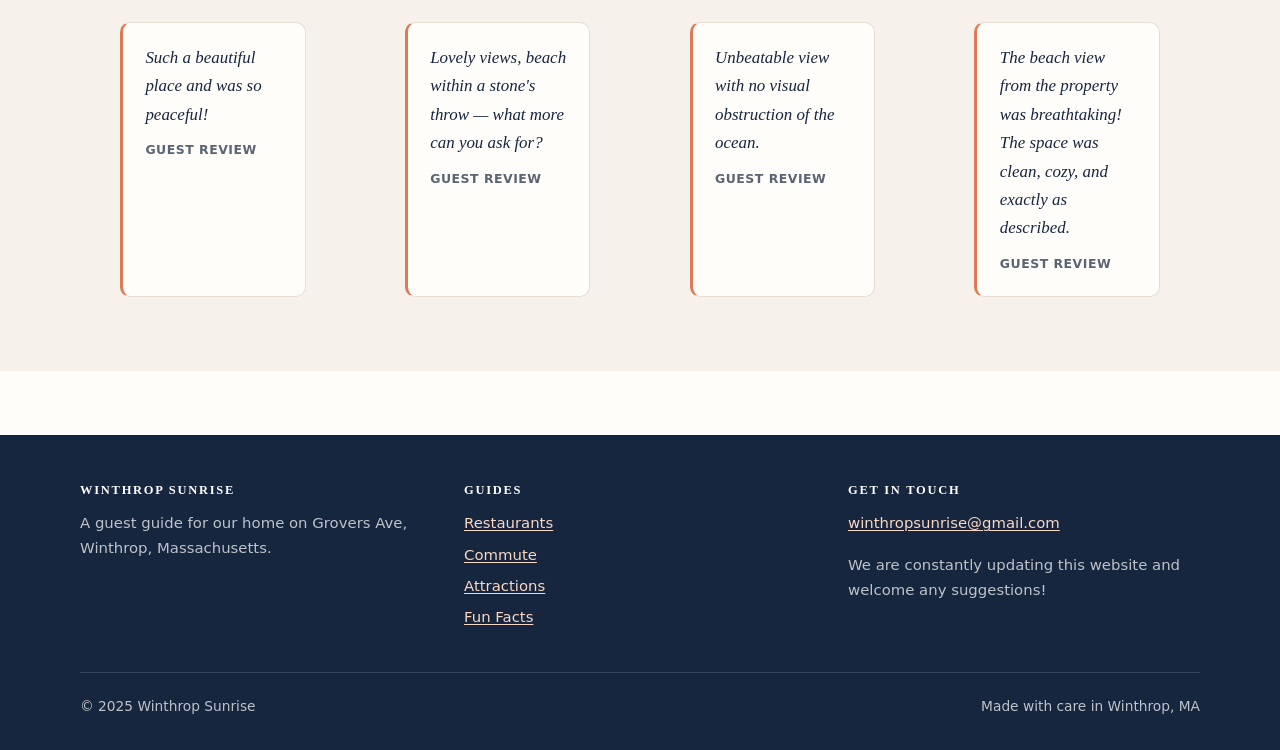
==== commit b74f3db2: "Remove Airbnb listing data from the reviews section Drops the rating panel, score, review count, Sup" ====
--- a/index.html
+++ b/index.html
@@ -76,65 +76,21 @@
 
   <section class="section section-alt">
     <div class="wrap">
-      <div class="section-head">
+      <div class="section-head center">
         <p class="kicker">Reviews</p>
         <h2>What our guests said &hellip;</h2>
-        <p>Every rating below is from verified stays on Airbnb. You can read all of them at the source.</p>
-      </div>
-
-      <div class="rating-panel">
-        <div>
-          <div class="rating-score">4.98 <span class="out-of">/ 5</span></div>
-          <div class="stars" aria-hidden="true">&#9733;&#9733;&#9733;&#9733;&#9733;</div>
-          <p class="rating-meta mb-0">
-            From <strong>46 reviews</strong> on
-            <a href="https://www.airbnb.com/rooms/1421319365302091546" target="_blank" rel="noopener">Airbnb</a>
-          </p>
-          <span class="superhost">Superhost</span>
-        </div>
-
-        <div class="rating-cats">
-          <div class="rating-cat">
-            <span class="label">Accuracy</span><span class="val">5.0</span>
-            <span class="bar"><span style="width:100%"></span></span>
-          </div>
-          <div class="rating-cat">
-            <span class="label">Check-in</span><span class="val">5.0</span>
-            <span class="bar"><span style="width:100%"></span></span>
-          </div>
-          <div class="rating-cat">
-            <span class="label">Communication</span><span class="val">5.0</span>
-            <span class="bar"><span style="width:100%"></span></span>
-          </div>
-          <div class="rating-cat">
-            <span class="label">Location</span><span class="val">5.0</span>
-            <span class="bar"><span style="width:100%"></span></span>
-          </div>
-          <div class="rating-cat">
-            <span class="label">Cleanliness</span><span class="val">4.96</span>
-            <span class="bar"><span style="width:99.2%"></span></span>
-          </div>
-          <div class="rating-cat">
-            <span class="label">Value</span><span class="val">4.93</span>
-            <span class="bar"><span style="width:98.6%"></span></span>
-          </div>
-        </div>
       </div>
 
       <div class="quotes">
         <blockquote class="quote">Such a beautiful place and was so peaceful!
-          <cite>Airbnb guest review</cite></blockquote>
+          <cite>Guest review</cite></blockquote>
         <blockquote class="quote">Lovely views, beach within a stone's throw &mdash; what more can you ask for?
-          <cite>Airbnb guest review</cite></blockquote>
+          <cite>Guest review</cite></blockquote>
         <blockquote class="quote">Unbeatable view with no visual obstruction of the ocean.
-          <cite>Airbnb guest review</cite></blockquote>
+          <cite>Guest review</cite></blockquote>
         <blockquote class="quote">The beach view from the property was breathtaking! The space was clean, cozy, and exactly as described.
-          <cite>Airbnb guest review</cite></blockquote>
+          <cite>Guest review</cite></blockquote>
       </div>
-
-      <p class="center" style="margin-top:1.8rem;">
-        <a class="btn" href="https://www.airbnb.com/rooms/1421319365302091546" target="_blank" rel="noopener">Read all 46 reviews on Airbnb</a>
-      </p>
     </div>
   </section>
 
--- a/assets/css/style.css
+++ b/assets/css/style.css
@@ -292,44 +292,6 @@
 .callout p:last-child { margin-bottom: 0; }
 .callout strong { color: var(--navy); }
 
-/* ---------- Rating panel ---------- */
-.rating-panel {
-  display: grid; gap: 2rem;
-  grid-template-columns: minmax(190px, 260px) 1fr;
-  align-items: center;
-  background: var(--paper); border: 1px solid var(--line);
-  border-radius: var(--radius); padding: 1.8rem 2rem;
-  box-shadow: var(--shadow); margin-bottom: 2rem;
-}
-@media (max-width: 700px) {
-  .rating-panel { grid-template-columns: 1fr; gap: 1.4rem; padding: 1.5rem 1.4rem; }
-}
-
-.rating-score {
-  font-family: var(--serif); font-size: 3.4rem; line-height: 1;
-  color: var(--navy); font-weight: 600;
-}
-.rating-score .out-of { font-size: 1.1rem; color: var(--ink-soft); font-weight: 400; }
-.stars { color: var(--coral); letter-spacing: .12em; font-size: 1.05rem; margin: .45rem 0 .5rem; }
-.rating-meta { font-size: .9rem; color: var(--ink-soft); }
-.rating-meta a { font-weight: 600; }
-
-.superhost {
-  display: inline-block; margin-top: .7rem;
-  font-size: .68rem; font-weight: 700; letter-spacing: .1em; text-transform: uppercase;
-  background: var(--navy); color: #fff; padding: .3rem .7rem; border-radius: 999px;
-}
-
-.rating-cats { display: grid; gap: .55rem 2rem; grid-template-columns: repeat(auto-fit, minmax(230px, 1fr)); }
-.rating-cat { display: grid; grid-template-columns: 1fr auto; gap: .3rem .8rem; align-items: center; font-size: .9rem; }
-.rating-cat .label { color: var(--ink-soft); }
-.rating-cat .val { color: var(--navy); font-weight: 600; font-variant-numeric: tabular-nums; }
-.rating-cat .bar {
-  grid-column: 1 / -1; height: 3px; border-radius: 2px;
-  background: var(--line); overflow: hidden;
-}
-.rating-cat .bar span { display: block; height: 100%; background: var(--coral); border-radius: 2px; }
-
 /* Attribution under a pull-quote */
 .quote cite {
   display: block; margin-top: .7rem;
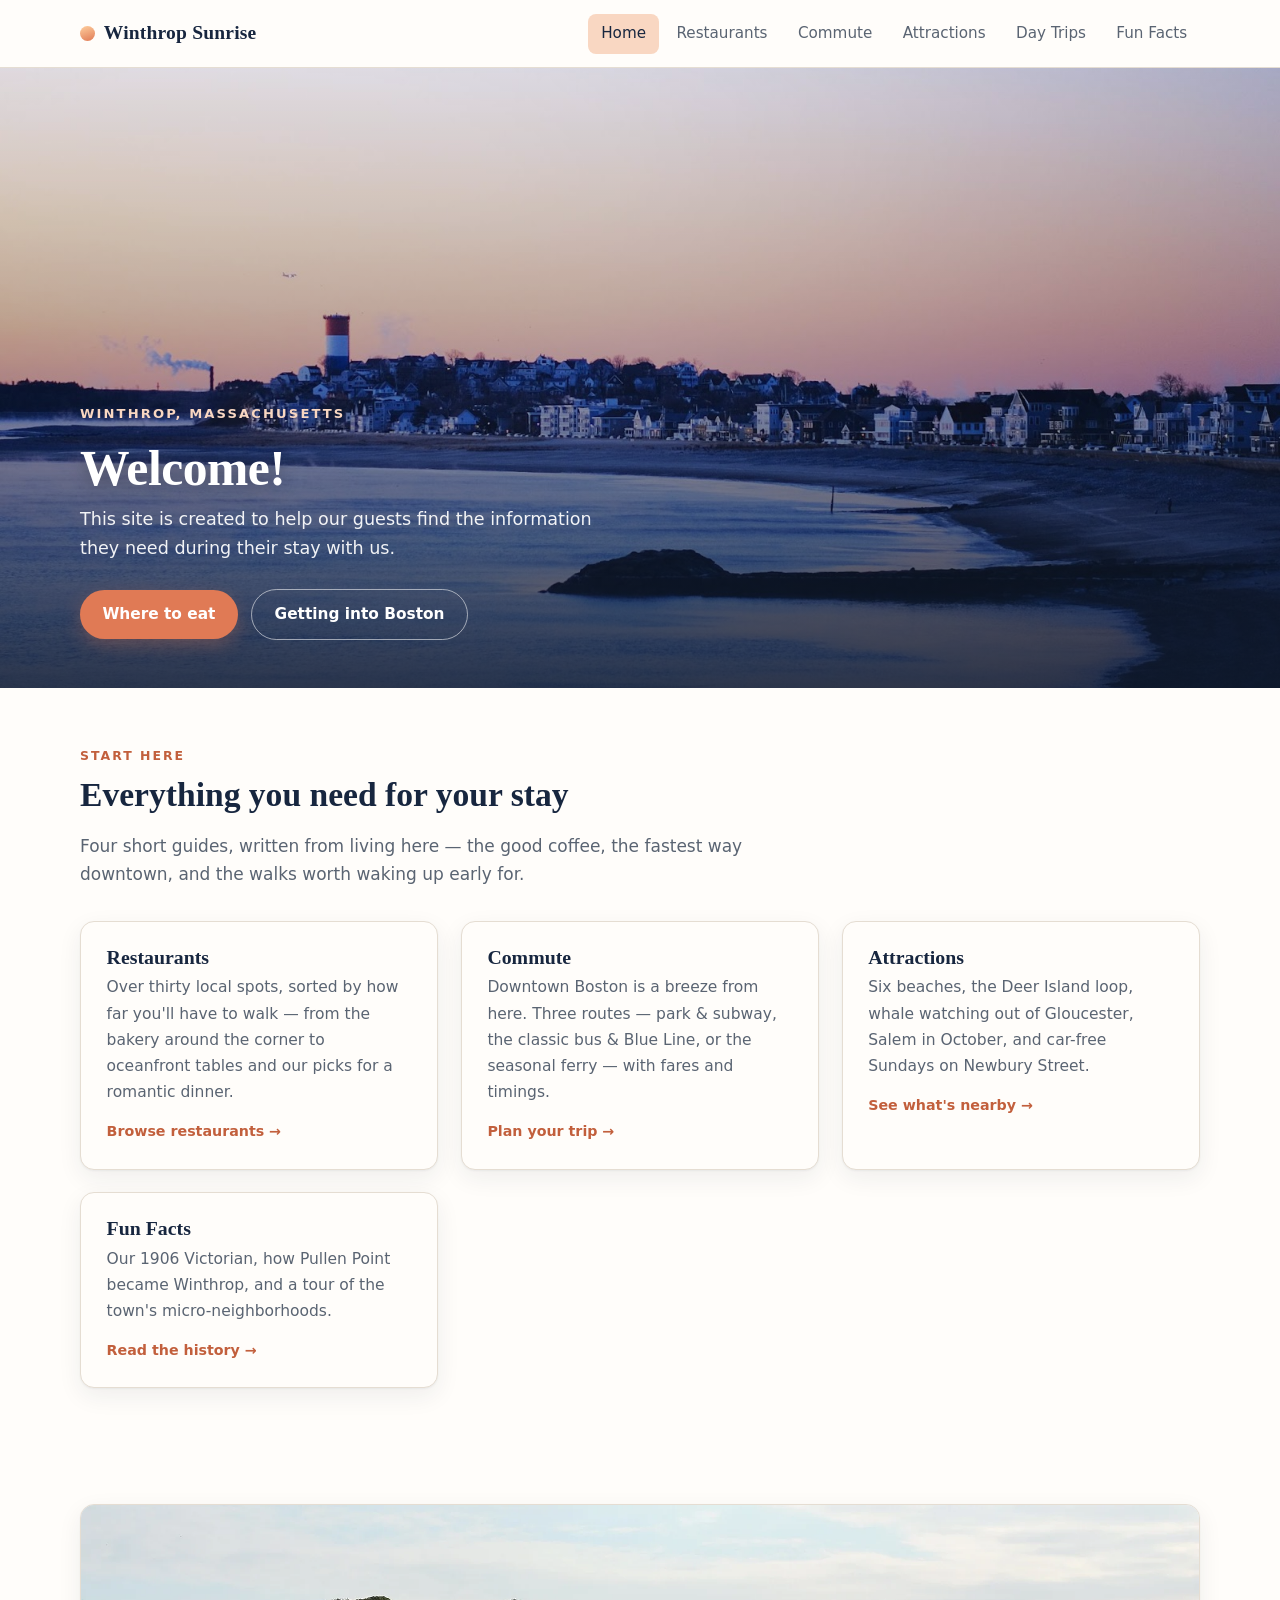
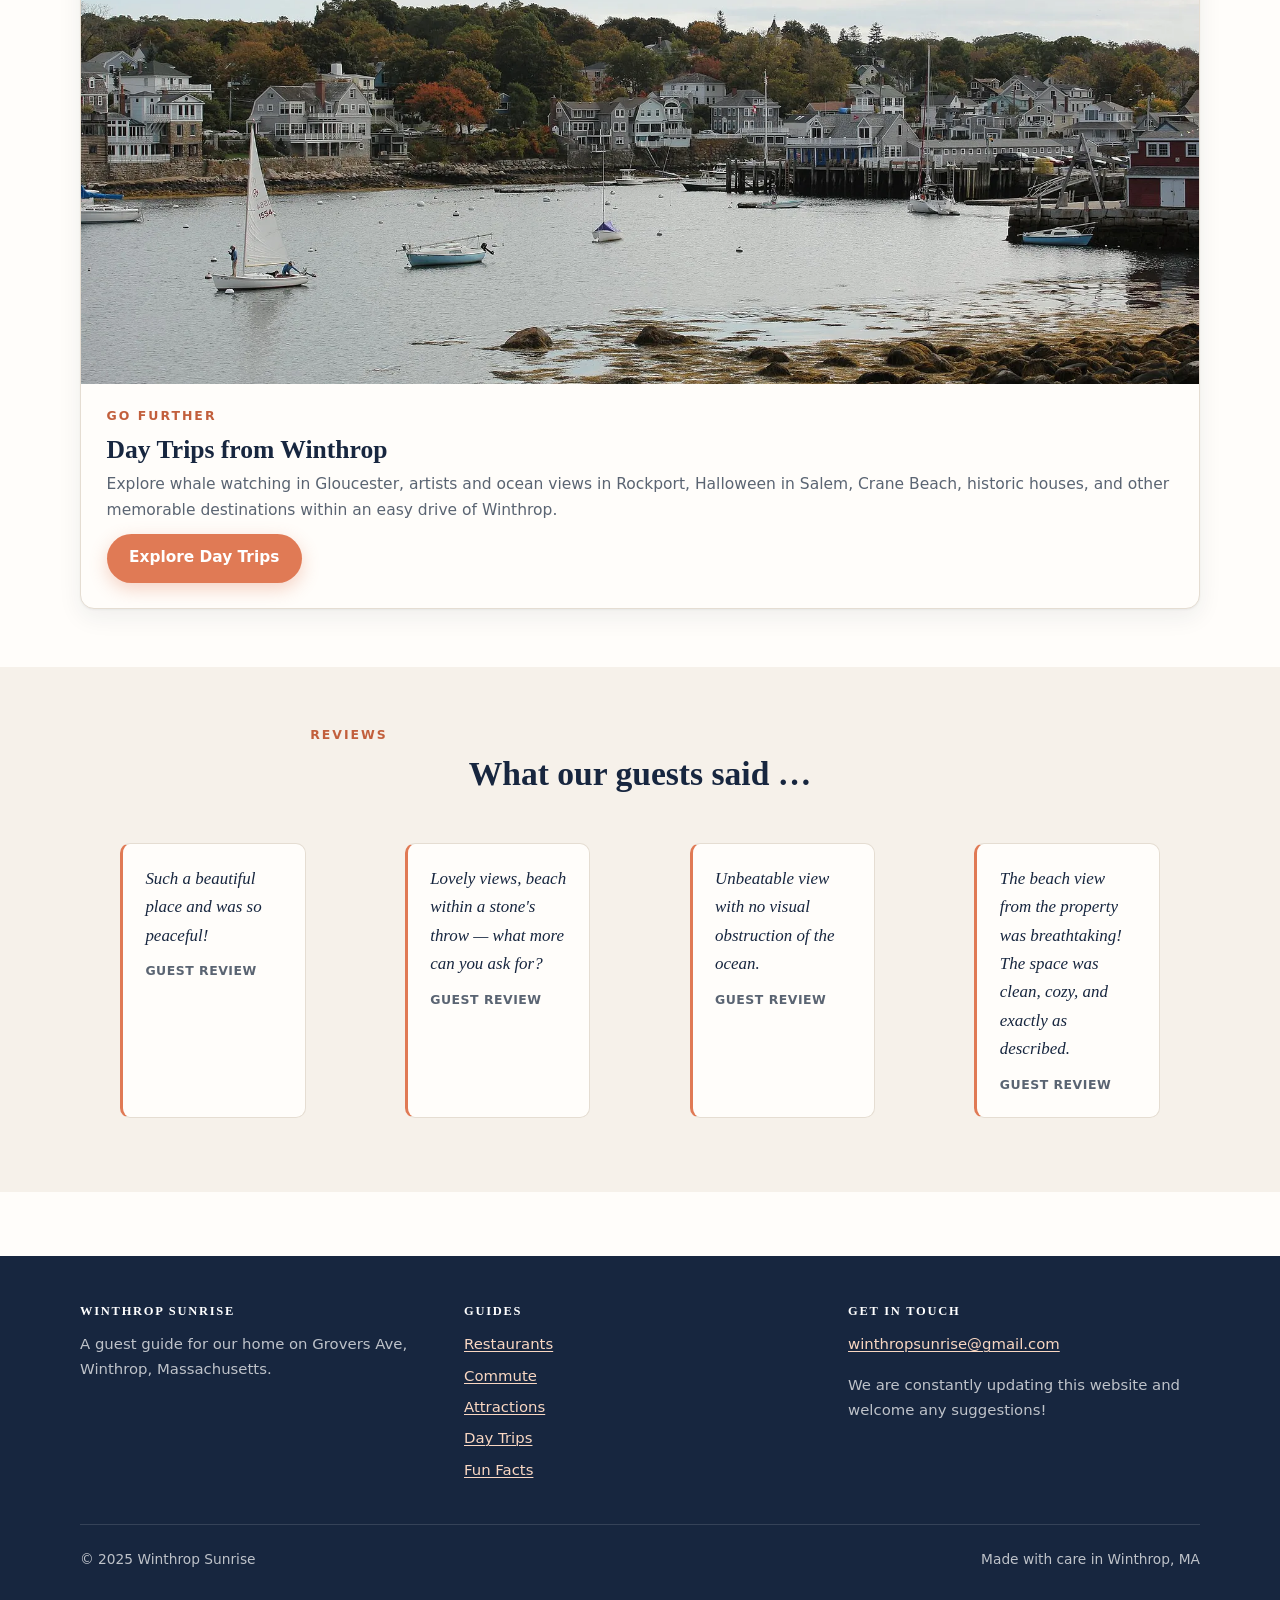
==== commit 7643ac8b: "Add a Day Trips guide and wire it into the site Adds day-trips.html, a full travel-guide page coveri" ====
--- a/index.html
+++ b/index.html
@@ -20,6 +20,7 @@
       <li><a href="restaurants.html">Restaurants</a></li>
       <li><a href="commute.html">Commute</a></li>
       <li><a href="attractions.html">Attractions</a></li>
+      <li><a href="day-trips.html">Day Trips</a></li>
       <li><a href="funfacts.html">Fun Facts</a></li>
     </ul>
   </div>
@@ -74,6 +75,20 @@
     </div>
   </section>
 
+  <section class="section">
+    <div class="wrap">
+      <article class="card card-feature" style="padding:0;">
+        <img src="images/day-trips/rockport-harbor.webp" alt="Sailboats moored in Rockport Harbor on Cape Ann beneath clapboard houses and autumn trees" loading="lazy" width="1800" height="1012" style="aspect-ratio:21/9;">
+        <div class="body">
+          <p class="kicker" style="color:var(--coral-dark);font-size:.78rem;font-weight:700;letter-spacing:.16em;text-transform:uppercase;margin-bottom:.5rem;">Go further</p>
+          <h3 style="font-size:1.6rem;">Day Trips from Winthrop</h3>
+          <p>Explore whale watching in Gloucester, artists and ocean views in Rockport, Halloween in Salem, Crane Beach, historic houses, and other memorable destinations within an easy drive of Winthrop.</p>
+          <p style="margin-bottom:0;"><a class="btn" href="day-trips.html">Explore Day Trips</a></p>
+        </div>
+      </article>
+    </div>
+  </section>
+
   <section class="section section-alt">
     <div class="wrap">
       <div class="section-head center">
@@ -109,6 +124,7 @@
           <li><a href="restaurants.html">Restaurants</a></li>
           <li><a href="commute.html">Commute</a></li>
           <li><a href="attractions.html">Attractions</a></li>
+          <li><a href="day-trips.html">Day Trips</a></li>
           <li><a href="funfacts.html">Fun Facts</a></li>
         </ul>
       </div>
--- a/assets/css/style.css
+++ b/assets/css/style.css
@@ -292,6 +292,189 @@
 .callout p:last-child { margin-bottom: 0; }
 .callout strong { color: var(--navy); }
 
+/* ==========================================================================
+   Day Trips page components
+   ========================================================================== */
+
+/* ---------- Anchor nav under the hero ---------- */
+.day-trip-nav {
+  position: sticky; top: 61px; z-index: 90;
+  background: rgba(255, 253, 250, .95);
+  backdrop-filter: saturate(160%) blur(12px);
+  border-bottom: 1px solid var(--line);
+}
+.day-trip-nav ul {
+  list-style: none; margin: 0; padding: .7rem 0;
+  display: flex; gap: .4rem; flex-wrap: nowrap;
+  overflow-x: auto; -webkit-overflow-scrolling: touch;
+  scrollbar-width: thin;
+}
+.day-trip-nav a {
+  display: block; white-space: nowrap;
+  padding: .4rem .85rem; border-radius: 999px;
+  font-size: .9rem; font-weight: 500; text-decoration: none;
+  color: var(--ink-soft); background: var(--sand);
+  border: 1px solid transparent;
+  transition: background .15s, color .15s;
+}
+.day-trip-nav a:hover,
+.day-trip-nav a:focus-visible { background: var(--peach); color: var(--coral-dark); }
+
+/* ---------- Trip metadata row ---------- */
+.trip-meta {
+  display: grid; gap: 1px;
+  grid-template-columns: repeat(auto-fit, minmax(180px, 1fr));
+  background: var(--line);
+  border: 1px solid var(--line); border-radius: var(--radius);
+  overflow: hidden; margin-top: 1.8rem;
+}
+.trip-meta div { background: var(--paper); padding: 1rem 1.2rem; }
+.trip-meta dt {
+  font-size: .7rem; font-weight: 700; letter-spacing: .1em;
+  text-transform: uppercase; color: var(--ink-soft); margin-bottom: .25rem;
+}
+.trip-meta dd { margin: 0; font-weight: 600; color: var(--navy); font-size: .97rem; }
+
+/* Hero variant of the meta row, sitting on the dark overlay */
+.hero .trip-meta { background: rgba(255, 255, 255, .18); border-color: rgba(255, 255, 255, .28); }
+.hero .trip-meta div { background: rgba(15, 26, 45, .55); }
+.hero .trip-meta dt { color: var(--peach); }
+.hero .trip-meta dd { color: #fff; }
+
+/* ---------- Destination hero (section opener with photo) ---------- */
+.destination-hero {
+  position: relative; border-radius: var(--radius); overflow: hidden;
+  margin-bottom: 2rem; background: var(--navy);
+  min-height: 300px; display: grid; align-items: end;
+}
+.destination-hero img {
+  position: absolute; inset: 0; width: 100%; height: 100%; object-fit: cover;
+}
+.destination-hero::after {
+  content: ""; position: absolute; inset: 0;
+  background: linear-gradient(to top, rgba(15, 26, 45, .88) 5%, rgba(15, 26, 45, .35) 55%, rgba(15, 26, 45, .05) 100%);
+}
+.destination-hero .dh-body { position: relative; z-index: 2; padding: 2rem 1.8rem 1.7rem; }
+.destination-hero h2 { color: #fff; margin-bottom: .35rem; }
+.destination-hero p { color: rgba(255, 255, 255, .93); margin: 0; max-width: 60ch; }
+.destination-hero .kicker { color: var(--peach); }
+
+/* ---------- Itinerary timeline ---------- */
+.itinerary { list-style: none; margin: 0; padding: 0; }
+.itinerary-stop {
+  position: relative; display: grid;
+  grid-template-columns: 6.2rem 1fr; gap: 0 1.3rem;
+  padding-bottom: 1.4rem;
+}
+.itinerary-stop:last-child { padding-bottom: 0; }
+.itinerary-stop .time {
+  font-family: var(--serif); font-weight: 600; font-size: 1rem;
+  color: var(--coral-dark); text-align: right; padding-top: .05rem;
+  font-variant-numeric: tabular-nums;
+}
+.itinerary-stop .what { padding-left: 1.3rem; border-left: 2px solid var(--line); padding-bottom: .2rem; }
+.itinerary-stop:last-child .what { border-left-color: transparent; }
+.itinerary-stop .what::before {
+  content: ""; position: absolute; left: 6.2rem;
+  width: 9px; height: 9px; margin-left: -4px; margin-top: .42rem;
+  border-radius: 50%; background: var(--coral);
+  box-shadow: 0 0 0 3px var(--paper);
+}
+.itinerary-stop strong { color: var(--navy); display: block; }
+.itinerary-stop span.detail { color: var(--ink-soft); font-size: .93rem; }
+
+@media (max-width: 560px) {
+  .itinerary-stop { grid-template-columns: 1fr; gap: .15rem; }
+  .itinerary-stop .time { text-align: left; }
+  .itinerary-stop .what { padding-left: 0; border-left: none; }
+  .itinerary-stop .what::before { display: none; }
+  .itinerary-stop { border-left: 2px solid var(--line); padding-left: 1rem; }
+  .itinerary-stop:last-child { border-left-color: transparent; }
+}
+
+/* ---------- Restaurant cards ---------- */
+.restaurant-grid { display: grid; gap: 1.2rem; grid-template-columns: repeat(auto-fit, minmax(285px, 1fr)); }
+.restaurant-grid .card { display: flex; flex-direction: column; }
+.restaurant-grid .card .actions { margin-top: auto; padding-top: .9rem; display: flex; flex-wrap: wrap; gap: .5rem; }
+
+.price {
+  display: inline-block; margin-left: .5rem;
+  font-size: .8rem; font-weight: 700; color: var(--ocean);
+  letter-spacing: .04em; vertical-align: middle;
+}
+.btn-sm {
+  display: inline-block; padding: .38rem .85rem;
+  font-size: .82rem; font-weight: 600; border-radius: 999px;
+  text-decoration: none; border: 1px solid var(--line);
+  color: var(--navy); background: var(--paper);
+  transition: background .15s, border-color .15s;
+}
+.btn-sm:hover, .btn-sm:focus-visible { background: var(--sand); border-color: var(--ocean); color: var(--navy); }
+.btn-sm.primary { background: var(--peach); border-color: transparent; color: var(--coral-dark); }
+.btn-sm.primary:hover { background: var(--coral); color: #fff; }
+
+/* ---------- Planning callout ---------- */
+.planning-callout {
+  background: linear-gradient(150deg, var(--navy) 0%, var(--navy-soft) 100%);
+  color: rgba(255, 255, 255, .92);
+  border-radius: var(--radius); padding: 1.5rem 1.7rem; margin: 1.9rem 0;
+}
+.planning-callout h3 { color: #fff; font-size: 1.1rem; margin-bottom: .5rem; }
+.planning-callout p:last-child { margin-bottom: 0; }
+.planning-callout a { color: var(--peach); }
+.planning-callout a:hover { color: #fff; }
+.planning-callout strong { color: #fff; }
+
+.callout-warn { border-left-color: var(--coral); background: #fdf3ee; }
+
+/* ---------- Quick "choose your day" cards ---------- */
+.trip-card {
+  display: block; text-decoration: none;
+  background: var(--paper); border: 1px solid var(--line);
+  border-radius: var(--radius); padding: 1.2rem 1.3rem;
+  box-shadow: var(--shadow);
+  transition: transform .18s, box-shadow .18s, border-color .18s;
+}
+.trip-card:hover, .trip-card:focus-visible {
+  transform: translateY(-3px); box-shadow: var(--shadow-lift);
+  border-color: var(--coral); color: inherit;
+}
+.trip-card .interest {
+  display: block; font-size: .74rem; font-weight: 700;
+  letter-spacing: .1em; text-transform: uppercase;
+  color: var(--ink-soft); margin-bottom: .35rem;
+}
+.trip-card .pick {
+  font-family: var(--serif); font-size: 1.12rem; font-weight: 600;
+  color: var(--navy); line-height: 1.3;
+}
+
+/* ---------- Photo feature grid ---------- */
+.photo-feature { display: grid; gap: 1rem; grid-template-columns: repeat(auto-fit, minmax(240px, 1fr)); margin: 1.8rem 0; }
+.photo-feature figure { margin: 0; }
+.photo-feature img { border-radius: 10px; box-shadow: var(--shadow); width: 100%; aspect-ratio: 3 / 2; object-fit: cover; }
+
+/* ---------- Tip list ---------- */
+.tips { list-style: none; margin: 0; padding: 0; display: grid; gap: .7rem; }
+.tips li { position: relative; padding-left: 1.75rem; font-size: .97rem; }
+.tips li::before {
+  content: "\2713"; position: absolute; left: 0; top: -.05rem;
+  color: var(--coral-dark); font-weight: 700;
+}
+
+/* ---------- Back to top ---------- */
+.to-top {
+  display: inline-block; margin-top: 2rem;
+  font-size: .87rem; font-weight: 600; text-decoration: none;
+  color: var(--ink-soft);
+}
+.to-top:hover { color: var(--coral-dark); }
+
+/* ---------- Visible focus for keyboard users (site-wide) ---------- */
+a:focus-visible, button:focus-visible, .trip-card:focus-visible {
+  outline: 3px solid var(--ocean); outline-offset: 2px; border-radius: 4px;
+}
+
 /* Attribution under a pull-quote */
 .quote cite {
   display: block; margin-top: .7rem;
